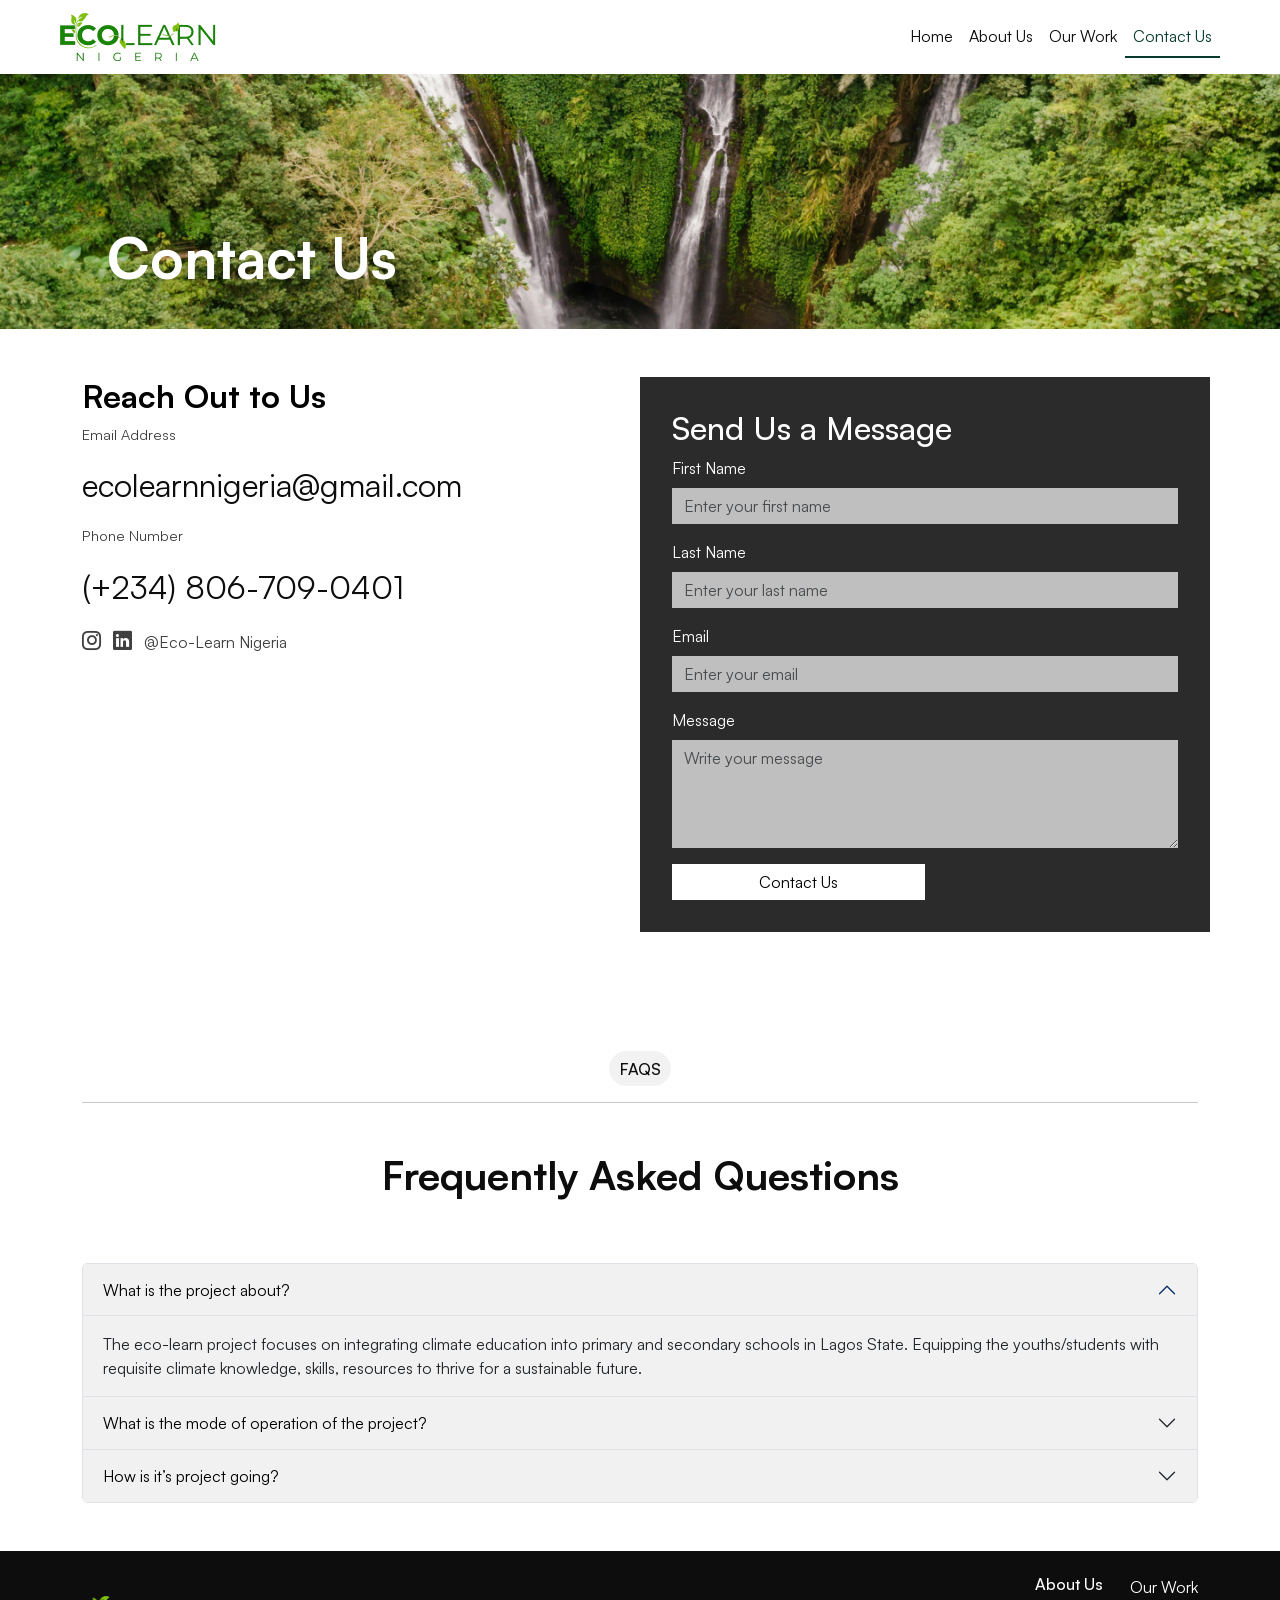
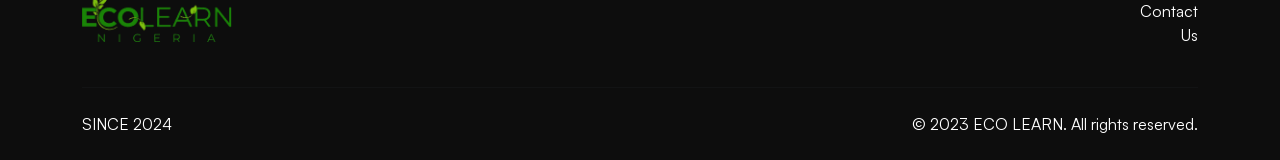
==== contact.html @ 9e4764d2 "initial commit" ====
<!DOCTYPE html>
<html lang="en">
  <head>
    <meta charset="utf-8" />
    <meta name="viewport" content="width=device-width, initial-scale=1" />
    <title>Eco Learn - Contact Us</title>
    <link
      href="https://cdn.jsdelivr.net/npm/bootstrap@5.3.3/dist/css/bootstrap.min.css"
      rel="stylesheet"
      integrity="sha384-QWTKZyjpPEjISv5WaRU9OFeRpok6YctnYmDr5pNlyT2bRjXh0JMhjY6hW+ALEwIH"
      crossorigin="anonymous"
    />
    <link rel="stylesheet" href="https://cdn.jsdelivr.net/npm/bootstrap-icons@1.11.3/font/bootstrap-icons.min.css">
    <link href="css/styles.css" rel="stylesheet" />
  </head>
  <body>
    <!-- Navbar -->
    <nav class="navbar navbar-expand-lg bg-white px-md-5 px-2" style="z-index: 1">
      <div class="container-fluid">
        <a class="navbar-brand" href="#"
          ><img src="images/logo-white.png" alt="Eco Learn Logo"
        /></a>
        <button
          class="navbar-toggler"
          type="button"
          data-bs-toggle="collapse"
          data-bs-target="#navbarNav"
          aria-controls="navbarNav"
          aria-expanded="false"
          aria-label="Toggle navigation"
        >
          <span class="navbar-toggler-icon"></span>
        </button>
        <div
          class="collapse navbar-collapse justify-content-end"
          id="navbarNav"
        >
          <ul class="navbar-nav">
            <li class="nav-item">
              <a
                class="nav-link text-black"
                aria-current="page"
                href="index.html"
                >Home</a
              >
            </li>
            <li class="nav-item">
              <a class="nav-link text-black" href="about.html">About Us</a>
            </li>
            <li class="nav-item">
              <a class="nav-link text-black" href="work.html">Our Work</a>
            </li>
            <li class="nav-item">
              <a class="nav-link active text-black" href="contact.html">Contact Us</a>
            </li>
          </ul>
        </div>
      </div>
    </nav>

    <!-- Contact Hero Section -->
    <section class="contact-banner d-flex align-items-center">
      <div class="container" style="z-index: 1">
        <h1 class="display-4 fw-bold header-text">Contact Us</h1>
      </div>
    </section>

    <!-- Contact Page Content -->
    <section class="container my-5">
      <div class="row">
        <!-- Left Side - Contact Info -->
        <div class="col-md-6 contact-info mb-5">
          <h2>Reach Out to Us</h2>
          <p class="info">Email Address</p>
          <p class="text-black fs-2">ecolearnnigeria@gmail.com</p>
          <p class="info">Phone Number</p>
          <p class="text-black fs-2">(+234) 806-709-0401 </p>
          <div class="social-icons mt-3">
            <a href="https://www.instagram.com/ecolearnnigeria/"><i class="bi bi-instagram"></i></a>
            <a href="https://www.linkedin.com/company/eco-learn-nigeria/"><i class="bi bi-linkedin"></i></a>
            <span>@Eco-Learn Nigeria</span>
          </div>
        </div>

        <!-- Right Side - Contact Form -->
        <div class="col-md-6 contact-form">
          <h2>Send Us a Message</h2>
          <form id="contactForm">
            <div class="mb-3">
              <label for="firstName" class="form-label">First Name</label>
              <input
                type="text"
                class="form-control"
                id="firstName"
                name="firstName"
                placeholder="Enter your first name"
                required
              />
            </div>
            <div class="mb-3">
              <label for="lastName" class="form-label">Last Name</label>
              <input
                type="text"
                class="form-control"
                id="lastName"
                name="lastName"
                placeholder="Enter your last name"
                required
              />
            </div>
            <div class="mb-3">
              <label for="email" class="form-label">Email</label>
              <input
                type="email"
                class="form-control"
                id="email"
                name="email"
                placeholder="Enter your email"
                required
              />
            </div>
            <div class="mb-3">
              <label for="message" class="form-label">Message</label>
              <textarea
                class="form-control"
                id="message"
                name="message"
                rows="4"
                placeholder="Write your message"
                required
              ></textarea>
            </div>
            <button type="submit" class="btn btn-primary">Contact Us</button>
          </form>
        </div>
        <div id="formResponse" class="mt-3"></div>
      </div>
    </section>

    <section class="event py-5">
        <div class="container">
          <h2 class="text-center">
            <span class="badge">FAQS</span>
          </h2>
          <hr class="line" />
  
          <div class="row my-5">
            <div class="col-12 text-center">
              <p class="lead">Frequently Asked Questions</p>
            </div>
          </div>
  
          <div class="accordion" id="accordionExample">
            <div class="accordion-item">
              <h2 class="accordion-header">
                <button class="accordion-button bg-grey" type="button" data-bs-toggle="collapse" data-bs-target="#collapseOne" aria-expanded="true" aria-controls="collapseOne">
                    What is the project about?
                </button>
              </h2>
              <div id="collapseOne" class="accordion-collapse collapse show" data-bs-parent="#accordionExample">
                <div class="accordion-body bg-grey">
                    The eco-learn project focuses on integrating climate education into primary and secondary schools in Lagos State.
                    Equipping the youths/students with requisite climate knowledge, skills, resources to thrive for a sustainable future.
                </div>
              </div>
            </div>
            <div class="accordion-item">
              <h2 class="accordion-header">
                <button class="accordion-button collapsed bg-grey" type="button" data-bs-toggle="collapse" data-bs-target="#collapseTwo" aria-expanded="false" aria-controls="collapseTwo">
                    What is the mode of operation of the project?
                </button>
              </h2>
              <div id="collapseTwo" class="accordion-collapse collapse" data-bs-parent="#accordionExample">
                <div class="accordion-body bg-grey">
                    The eco-learn project focuses on integrating climate education into primary and secondary schools in Lagos State.
                    Equipping the youths/students with requisite climate knowledge, skills, resources to thrive for a sustainable future.
                </div>
              </div>
            </div>
            <div class="accordion-item">
              <h2 class="accordion-header">
                <button class="accordion-button collapsed bg-grey" type="button" data-bs-toggle="collapse" data-bs-target="#collapseThree" aria-expanded="false" aria-controls="collapseThree">
                 How is it’s project going?
                </button>
              </h2>
              <div id="collapseThree" class="accordion-collapse collapse" data-bs-parent="#accordionExample">
                <div class="accordion-body bg-grey">
                    The eco-learn project focuses on integrating climate education into primary and secondary schools in Lagos State.
                    Equipping the youths/students with requisite climate knowledge, skills, resources to thrive for a sustainable future.
                </div>
              </div>
            </div>
          </div>
          

        </div>
      </section>

    <!-- Footer -->
    <footer class="footer py-4">
      <div class="container">
        <div class="row align-items-center">
          <div class="col-md-10 text-start">
            <img
              src="images/logo-white.png"
              alt="Logo"
              class="footer-logo img-fluid"
              style="max-width: 150px"
            />
          </div>
          <div class="col-md-2">
            <div class="row">
              <div class="col-6 text-end">
                <h6 class="text-white">About Us</h6>
              </div>
              <div class="col-6 text-end">
                <ul class="list-unstyled text-white">
                  <li>
                    <a href="/work" class="text-white text-decoration-none"
                      >Our Work</a
                    >
                  </li>
                  <li>
                    <a href="/contact" class="text-white text-decoration-none"
                      >Contact Us</a
                    >
                  </li>
                </ul>
              </div>
            </div>
          </div>
        </div>
        <hr class="my-4" />
        <div class="d-flex justify-content-between">
          <span class="text-white">SINCE 2024</span>
          <span class="text-white">&copy; 2023 ECO LEARN. All rights reserved.</span>
        </div>
      </div>
    </footer>

    <!-- Bootstrap JS -->
    <script
      src="https://cdn.jsdelivr.net/npm/bootstrap@5.3.3/dist/js/bootstrap.bundle.min.js"
      integrity="sha384-YvpcrYf0tY3lHB60NNkmXc5s9fDVZLESaAA55NDzOxhy9GkcIdslK1eN7N6jIeHz"
      crossorigin="anonymous"
    ></script>
    <script>
      document.getElementById("contactForm").addEventListener("submit", function (e) {
        e.preventDefault(); // Prevent the default form submission
    
        // Gather form data
        const formData = new FormData(this);
    
        // Send form data via AJAX
        fetch("contact-form-handler.php", {
          method: "POST",
          body: formData,
        })
          .then((response) => response.text())
          .then((data) => {
            // Display the response message
            document.getElementById("formResponse").innerHTML = `<div class="alert alert-success">${data}</div>`;
            // Clear the form fields after successful submission
            document.getElementById("contactForm").reset();
          })
          .catch((error) => {
            // Display an error message
            document.getElementById("formResponse").innerHTML = `<div class="alert alert-danger">An error occurred. Please try again later.</div>`;
          });
      });
    </script>
    
  </body>
</html>
---- css/styles.css ----
@import url("../fonts/css/satoshi.css");

/* Apply styles to html and body */
html,
body {
  height: 100%;
  margin: 0;
  padding: 0;
  font-family: "Satoshi-Variable"; /* Set a default font */
  scroll-behavior: smooth; /* Enable smooth scrolling */
}

/* Optional: Set body padding and ensure box-sizing includes padding and border */
*,
*::before,
*::after {
  box-sizing: border-box; /* Helps with consistent sizing */
}

@media (max-width: 768px) {
    .w-75{
      width: 90% !important;
    }
}


.text-black {
  color: #0e0d0d !important;
}

.nav-link.active {
  color: #053b2d !important;
  border-bottom: 2px #053b2d solid;
}

.nav-link:hover {
  color: #053b2d !important;
  border-bottom: 2px #053b2d solid;
}

.home-banner {
  background-image: linear-gradient(
      to bottom right,
      rgba(0, 0, 0, 0.8),
      rgba(0, 0, 0, 0.8)
    ),
    url("../images/banner-image.jpg");
  background-size: cover;
  color: white;
  padding-left: 50px !important;
  padding-top: 150px;
  padding-bottom: 130px;
}

@media (max-width: 768px) {
  .home-banner {
    padding-left: 20px !important;
    padding-right: 20px !important;
  }
}

.home-banner .overlay {
  position: absolute;
  top: 0;
  left: 0;
  width: 100%;
  height: 100%;
  background-color: #000; /* Adjust opacity for desired darkness */
  opacity: 0.7;
  z-index: 0;
}

.home-banner .header-text {
  font-style: normal;
  font-weight: 700;
  font-size: 64px;
  line-height: 72px;
  letter-spacing: 0.01em;
}

@media (max-width: 768px) {
  .home-banner .header-text {
    font-style: normal;
    font-weight: 700;
    font-size: 32px;
    line-height: 48px;
    letter-spacing: 0.01em;
  }
}

.home-banner .banner-text {
  font-style: normal;
  font-weight: 400;
  font-size: 18px;
  line-height: 24px;
}

@media (max-width: 768px) {
  .home-banner .banner-text {
    font-style: normal;
    font-weight: 400;
    font-size: 16px;
    line-height: 24px;
  }

  .home-banner .cta {
    text-align: center !important;
  }
}

.partners {
  background-color: #2b2b2b; /* Light background for section */
  padding-top: 80px;
  padding-left: 50px !important;
  padding-right: 50px !important;
}

@media (max-width: 768px) {
  .partners {
    padding-left: 20px !important;
    padding-right: 20px !important;
  }
}

.partners .badge {
  background: rgba(255, 255, 255, 0.05) !important;
  border-radius: 100px !important;
  font-style: normal !important;
  font-weight: 500 !important;
  font-size: 16px !important;
  line-height: 24px !important;
  color: #fefefe;
}

.partners .line {
  color: white;
}

.partners .lead {
  font-style: normal;
  font-weight: 700;
  font-size: 40px;
  line-height: 48px;
  color: #fefefe;
}

.text-white{
  color: #fefefe;
}

.text-14{
  font-size: 14px;
}

@media (max-width: 768px) {
  .partners .lead {
    font-size: 24px;
    line-height: 32px;
  }
}

.partners .desc {
  font-style: normal;
  font-weight: 400;
  font-size: 18px;
  line-height: 24px;
  color: #fefefe;
}

@media (max-width: 768px) {
  .partners .desc {
    font-size: 16px;
    line-height: 24px;
  }
}

.about-us {
  background-color: white; /* Light background for section */
  padding-top: 80px;
  padding-left: 50px !important;
  padding-right: 50px !important;
}

@media (max-width: 768px) {
  .about-us {
    padding-left: 20px !important;
    padding-right: 20px !important;
  }
}

.about-us .line {
  color: rgba(0, 0, 0, 0.2);
}

.about-us .lead {
  font-style: normal;
  font-weight: 700;
  font-size: 40px;
  line-height: 48px;
  color: #0e0d0d;
}

.about-us .desc {
  font-style: normal;
  font-weight: 400;
  font-size: 18px;
  line-height: 24px;
  color: #404040;
}

.about-us .badge {
  background: rgba(0, 0, 0, 0.05);
  border-radius: 100px !important;
  font-style: normal !important;
  font-weight: 500 !important;
  font-size: 16px !important;
  line-height: 24px !important;
  color: #0e0d0d;
}
.about-us .cta {
  background: #f8f8f8;
  border: 0.5px solid #c0c0c0;

  font-style: normal;
  font-weight: 500;
  font-size: 16px;
  line-height: 24px;
  /* identical to box height, or 150% */

  color: #053b2d;
}

.why-us {
  background-image: linear-gradient(
      to bottom right,
      rgba(0, 0, 0, 0.7),
      rgba(0, 0, 0, 0.7)
    ),
    url("../images/why-image.jpeg"); /* Light background for section */
  background-position: center;
  background-size: cover;
  padding-top: 80px;
  padding-left: 50px !important;
  padding-right: 50px !important;
}

@media (max-width: 768px) {
  .why-us {
    padding-left: 10px !important;
    padding-right: 10px !important;
  }

  .why-us .lead{
    font-size: 24px !important;
    line-height: 32px !important;
  }

  .about-us .lead {
    font-size: 24px !important;
    line-height: 32px !important;
  }
}

.why-us .line {
  color: rgba(255, 255, 255, 0.2);
}

.why-us .lead {
  font-style: normal;
  font-weight: 700;
  font-size: 40px;
  line-height: 48px;
  color: #fefefe;
}

.why-us .badge {
  background: rgba(255, 255, 255, 0.05);
  border-radius: 100px !important;
  font-style: normal !important;
  font-weight: 500 !important;
  font-size: 16px !important;
  line-height: 24px !important;
  color: #fefefe;
}

.why-us .why-lead {
  font-style: normal;
  font-weight: 700;
  font-size: 24px;
  line-height: 32px;
  color: #ffffff;
}

.why-us .why-lead-2{
  font-style: normal;
  font-weight: 700;
  font-size: 40px;
  line-height: 48px;
  color: #ffffff;
}

.why-us .why-desc {
  font-style: normal;
  font-weight: 400;
  font-size: 16px;
  line-height: 24px;
  /* or 150% */

  color: #fefefe;
}

@media (max-width: 768px){
  .why-us .why-lead {
    font-size: 20px;
    line-height: 28px;
  }
  
  .why-us .why-lead-2{
    font-size: 32px;
    line-height: 40px;
  }
  
  .why-us .why-desc {
    font-size: 16px;
    line-height: 24px;
    /* or 150% */
  
    color: #fefefe;
  }
}

.activity {
  background-color: white; /* Light background for section */
  padding-top: 80px;
  padding-left: 50px !important;
  padding-right: 50px !important;
}

@media (max-width: 768px) {
  .activity {
    padding-left: 10px !important;
    padding-right: 10px !important;
  }

  .activity .lead{
    font-size: 24px !important;
    line-height: 32px !important;
  }
}

.activity-us .line {
  color: rgba(0, 0, 0, 0.2);
}

.activity .lead {
  font-style: normal;
  font-weight: 700;
  font-size: 40px;
  line-height: 48px;
  color: #0e0d0d;
}

.activity .desc {
  font-style: normal;
  font-weight: 400;
  font-size: 18px;
  line-height: 24px;
  color: #404040;
}

.activity .badge {
  background: rgba(0, 0, 0, 0.05);
  border-radius: 100px !important;
  font-style: normal !important;
  font-weight: 500 !important;
  font-size: 16px !important;
  line-height: 24px !important;
  color: #0e0d0d;
}

.activity img {
  max-height: 600px;
  width: 100%;
  object-fit: cover;
}

.activity .accordion {
  border-radius: 0 !important;
}

.activity .accordion-button {
  background-color: #053b2d !important;
  border-color: white !important;
  border-top-left-radius: 0px !important;
  border-top-right-radius: 0px !important;
  border-bottom-right-radius: 0px !important;
  border-bottom-left-radius: 0px !important;
  outline: none;
}

.activity .number {
  font-style: normal;
  font-weight: 700;
  font-size: 24px;
  line-height: 32px;
  color: #fefefe;
  padding-right: 20px;
  border-right: 2px rgba(255, 255, 255, 0.6) solid;
}

.activity .text {
  font-style: normal;
  font-weight: 500;
  font-size: 24px;
  line-height: 32px;
  color: #fefefe;
  padding-left: 20px;
}

.testimonials {
  background-color: #2b2b2b; /* Light background for section */
  padding-top: 80px;
  padding-left: 50px !important;
  padding-right: 50px !important;
}

@media (max-width: 768px) {
  .testimonials {
    padding-left: 10px !important;
    padding-right: 10px !important;
  }
}

.testimonials .badge {
  background: rgba(255, 255, 255, 0.05) !important;
  border-radius: 100px !important;
  font-style: normal !important;
  font-weight: 500 !important;
  font-size: 16px !important;
  line-height: 24px !important;
  color: #fefefe;
}

.testimonials .line {
  color: white;
}

.testimonials .testimony {
  font-style: normal;
  font-weight: 400;
  font-size: 20px;
  line-height: 32px;
  color: #fefefe;
}

.testimonials .testifier {
  font-style: normal;
  font-weight: 500;
  font-size: 18px;
  line-height: 24px;
  text-align: center;
  color: #fefefe;
}

.testimonials .position {
  font-style: normal;
  font-weight: 400;
  font-size: 16px;
  line-height: 24px;
  text-align: center;
  color: #fefefe;
}

.event {
  background-color: white;
  padding-top: 80px;
  padding-left: 50px !important;
  padding-right: 50px !important;
}
@media (max-width: 768px) {
  .event {
    padding-left: 10px !important;
    padding-right: 10px !important;
  }
}

.event .badge {
  background: rgba(0, 0, 0, 0.05);
  border-radius: 100px !important;
  font-style: normal !important;
  font-weight: 500 !important;
  font-size: 16px !important;
  line-height: 24px !important;
  color: #0e0d0d;
}

.event-image {
  position: relative;
  margin: 0;
}

.event-image img {
  width: 100%;
  height: auto;
  display: block;
  border-radius: 5px;
}

.event-caption {
  background-color: rgba(0, 0, 0, 0.8);
  width: 100%;
  color: #fff;
  font-size: 1rem;
  position: absolute;
  bottom: 0;
}

.event-title {
  font-weight: 600;
  font-size: 1.2rem;
}

.event-info {
  font-size: 0.9rem;
  color: #ddd;
}

.event .lead {
  font-style: normal;
  font-weight: 700;
  font-size: 40px;
  line-height: 48px;
  /* identical to box height, or 120% */
  text-align: center;

  color: #0e0d0d;
}

.event .desc {
  font-style: normal;
  font-weight: 400;
  font-size: 16px;
  line-height: 24px;
  /* or 150% */
  text-align: center;

  color: #404040;
}

.event .cta {
  background: #f8f8f8;
  border: 0.5px solid #c0c0c0;

  font-style: normal;
  font-weight: 500;
  font-size: 16px;
  line-height: 24px;
  /* identical to box height, or 150% */

  color: #053b2d;
}

footer {
  background-color: #0d0d0d;
  padding-top: 80px;
  padding-left: 50px !important;
  padding-right: 50px !important;
}

@media (max-width: 768px) {
    footer {
      padding-left: 10px !important;
      padding-right: 10px !important;
    }

    .event .about.w-75{
      width: 100% !important;
    }
  }

@media (max-width: 768px) {
  .event-caption {
    text-align: right !important;
    padding: 1rem;
  }

  .event .lead{
    font-size: 24px;
    line-height: 32px;
  }

  .event-image img {
    height: 300px;
    object-fit: cover;
    object-position: right;
  }


.event-title {
  font-weight: 600;
  font-size: 1rem !important;
}
}

/* ABOUT US */

.about-banner {
  background-image: url("../images/about-hero.png");
  background-size: cover;
  background-position: bottom;
  color: white;
  padding-left: 50px !important;
  padding-top: 170px;
  padding-bottom: 100px;
}

@media (max-width: 768px) {
    .about-banner {
      padding-left: 20px !important;
      padding-right: 20px !important;
    }
  }

.bg-gold {
  background-color: #776601;
}

.mission_vision .about-us {
  padding-right: 150px !important;
  padding-left: 75px !important;
}

@media (max-width: 768px) {
    .mission_vision .about-us{
      padding-left: 20px !important;
      padding-right: 20px !important;
    }
}

/* WORK */

.work-banner {
  background-image: url("../images/work-hero.png");
  background-size: cover;
  background-position: center;
  color: white;
  padding-left: 50px !important;
  padding-top: 150px;
  padding-bottom: 100px;
}

@media (max-width: 768px) {
    .work-banner{
      padding-left: 20px !important;
      padding-right: 20px !important;
    }
}

/* Countact */

.contact-banner {
  background-image: url("../images/contact-hero.png");
  background-size: cover;
  background-position: center;
  color: white;
  padding-left: 50px !important;
  padding-top: 150px;
  padding-bottom: 30px;
}

@media (max-width: 768px) {
    .contact-banner{
      padding-left: 20px !important;
      padding-right: 20px !important;
    }
}

.contact-info {
  color: #404040;
}
.contact-info h2 {
  color: black;
  font-weight: bold;
}
.contact-info .info {
  color: #404040;
  font-size: 0.9rem;
}
.contact-form {
  background-color: #2b2b2b;
  padding: 2rem;
  color: #fefefe;
}
.contact-form label {
  color: #fefefe;
}
.contact-form input,
.contact-form textarea {
  background-color: #bfbfbf;
  color: #fefefe;
  border: none;
  border-radius: 0px;
}
.contact-form button {
  background-color: white;
  color: black;
  width: 50%;
  border: none;
  border-radius: 0px;
}
.social-icons i {
  color: #404040;
  margin-right: 0.5rem;
  font-size: 1.2rem;
}

.bg-grey {
  background-color: #f1f1f1 !important;
}

.event .accordion-button {
  background-color: #f1f1f1 !important;
  color: black;
  border-color: white !important;
  border-top-left-radius: 0px !important;
  border-top-right-radius: 0px !important;
  border-bottom-right-radius: 0px !important;
  border-bottom-left-radius: 0px !important;
  border: 0px;
  outline: none;
}

.text-grey-2 {
  color: #555555;
}

.text-black-2 {
  color: #555555;
}

.project-header {
  font-style: normal;
  font-weight: 700;
  font-size: 32px;
  line-height: 48px;
  /* identical to box height, or 150% */

  color: #0e0d0d;
}
.place {
  font-style: normal;
  font-weight: 500;
  font-size: 16px;
  line-height: 24px;
  /* identical to box height, or 150% */

  color: #0b0b0b;
}

.project-text {
  font-style: normal;
  font-weight: 400;
  font-size: 16px;
  line-height: 24px;
  /* or 150% */

  color: #404040;
}

@media (max-width: 768px) {

  .project-img{
      height: 400px;
      object-fit: cover;
      object-position: center;
  }

}

.video-wrapper {
  position: relative;
  height: 400px;
  overflow: hidden;
  border-radius: 16px;
}

.video-thumbnail {
  height: 100%;
  object-fit: cover;
}

.overlay-content {
  position: absolute;
  top: 0;
  left: 0;
  right: 0;
  bottom: 0;
  background-color: rgba(0, 0, 0, 0.4);
  z-index: 2;
  transition: opacity 0.3s ease;
}

#ecoVideo {
  height: 100%;
  object-fit: cover;
}

.video-text{
  font-style: normal;
  font-weight: 500;
  font-size: 24px;
  line-height: 32px;
}

.video-button{
  background: rgba(255, 255, 255, 0.4);
  border: 1px solid #AAAAAA;
  /* Blur */
  backdrop-filter: blur(5px);
  /* Note: backdrop-filter has minimal browser support */
  border-radius: 48px;

font-style: normal;
font-weight: 500;
font-size: 16px;
line-height: 24px;
/* identical to box height, or 150% */

color: #FEFEFE;

padding-left: 2px;
padding-right: 20px;
padding-top: 2px;
padding-bottom: 2px;

}

.video-butto:hover{
  background-color: white;
  color: #FEFEFE
}
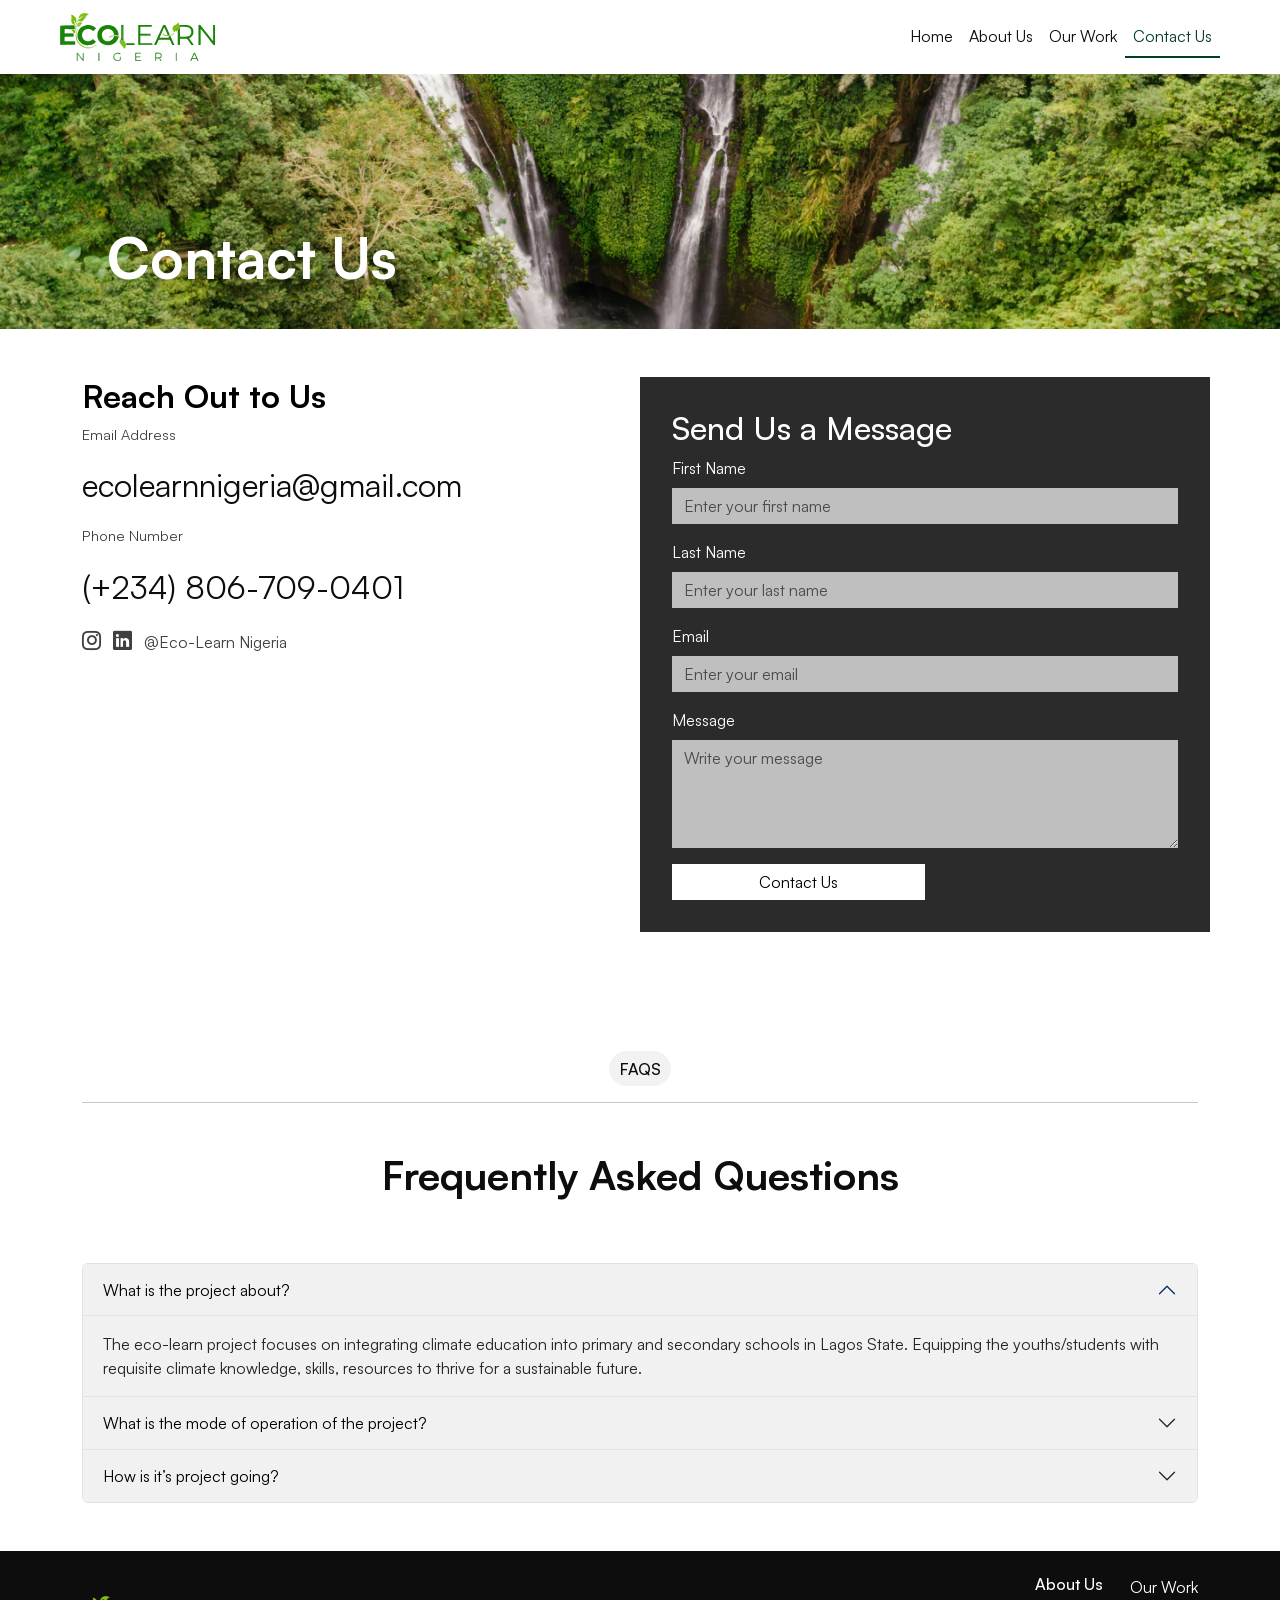
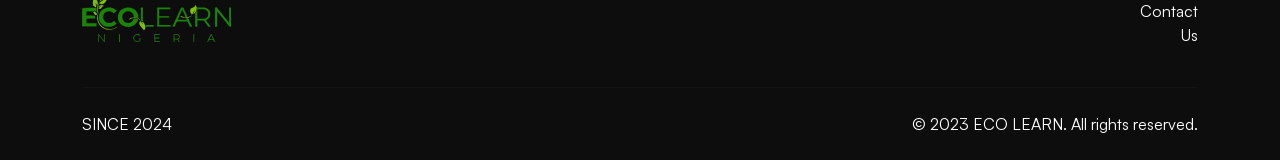
==== commit 8a8ea256: "More changes" ====
--- a/contact.html
+++ b/contact.html
@@ -18,7 +18,7 @@
     <nav class="navbar navbar-expand-lg bg-white px-md-5 px-2" style="z-index: 1">
       <div class="container-fluid">
         <a class="navbar-brand" href="#"
-          ><img src="images/logo-white.png" alt="Eco Learn Logo"
+          ><img src="images/logo-white.svg" alt="Eco Learn Logo"
         /></a>
         <button
           class="navbar-toggler"
@@ -202,7 +202,7 @@
         <div class="row align-items-center">
           <div class="col-md-10 text-start">
             <img
-              src="images/logo-white.png"
+              src="images/logo-white.svg"
               alt="Logo"
               class="footer-logo img-fluid"
               style="max-width: 150px"
